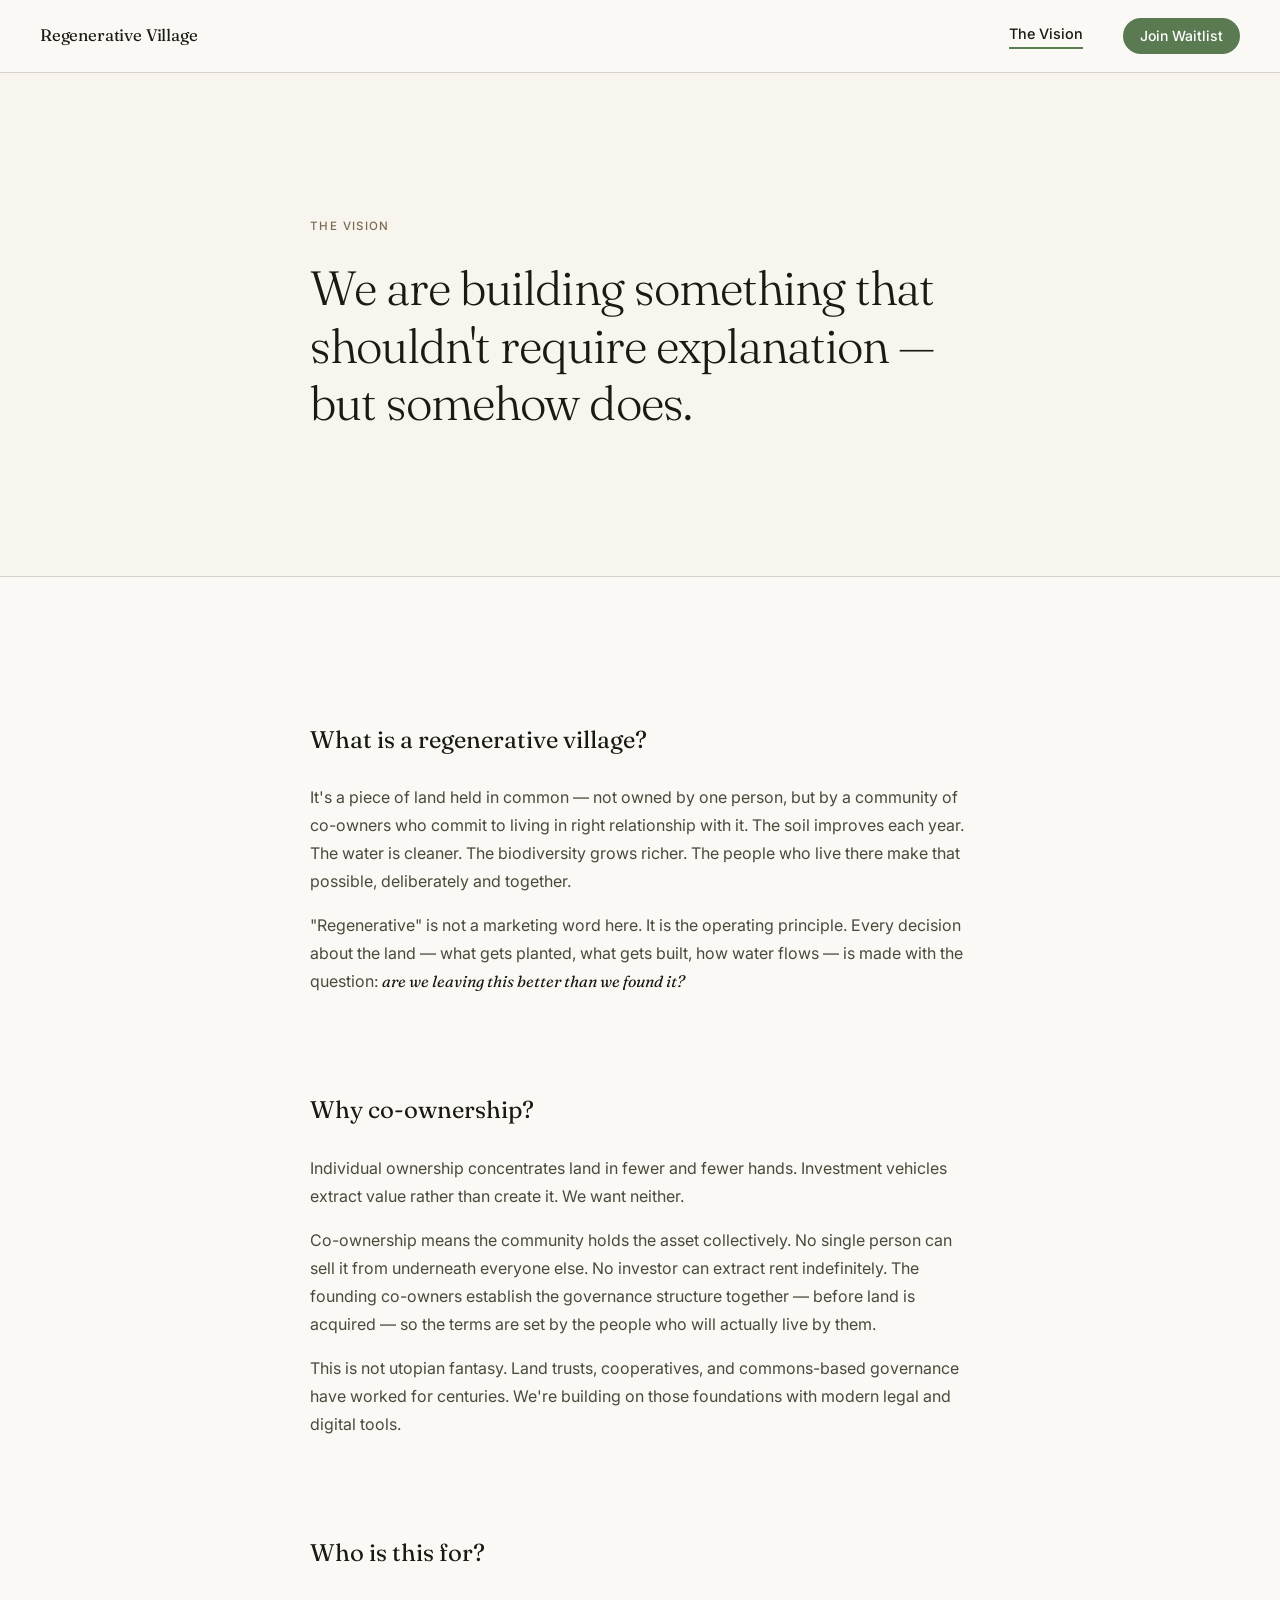
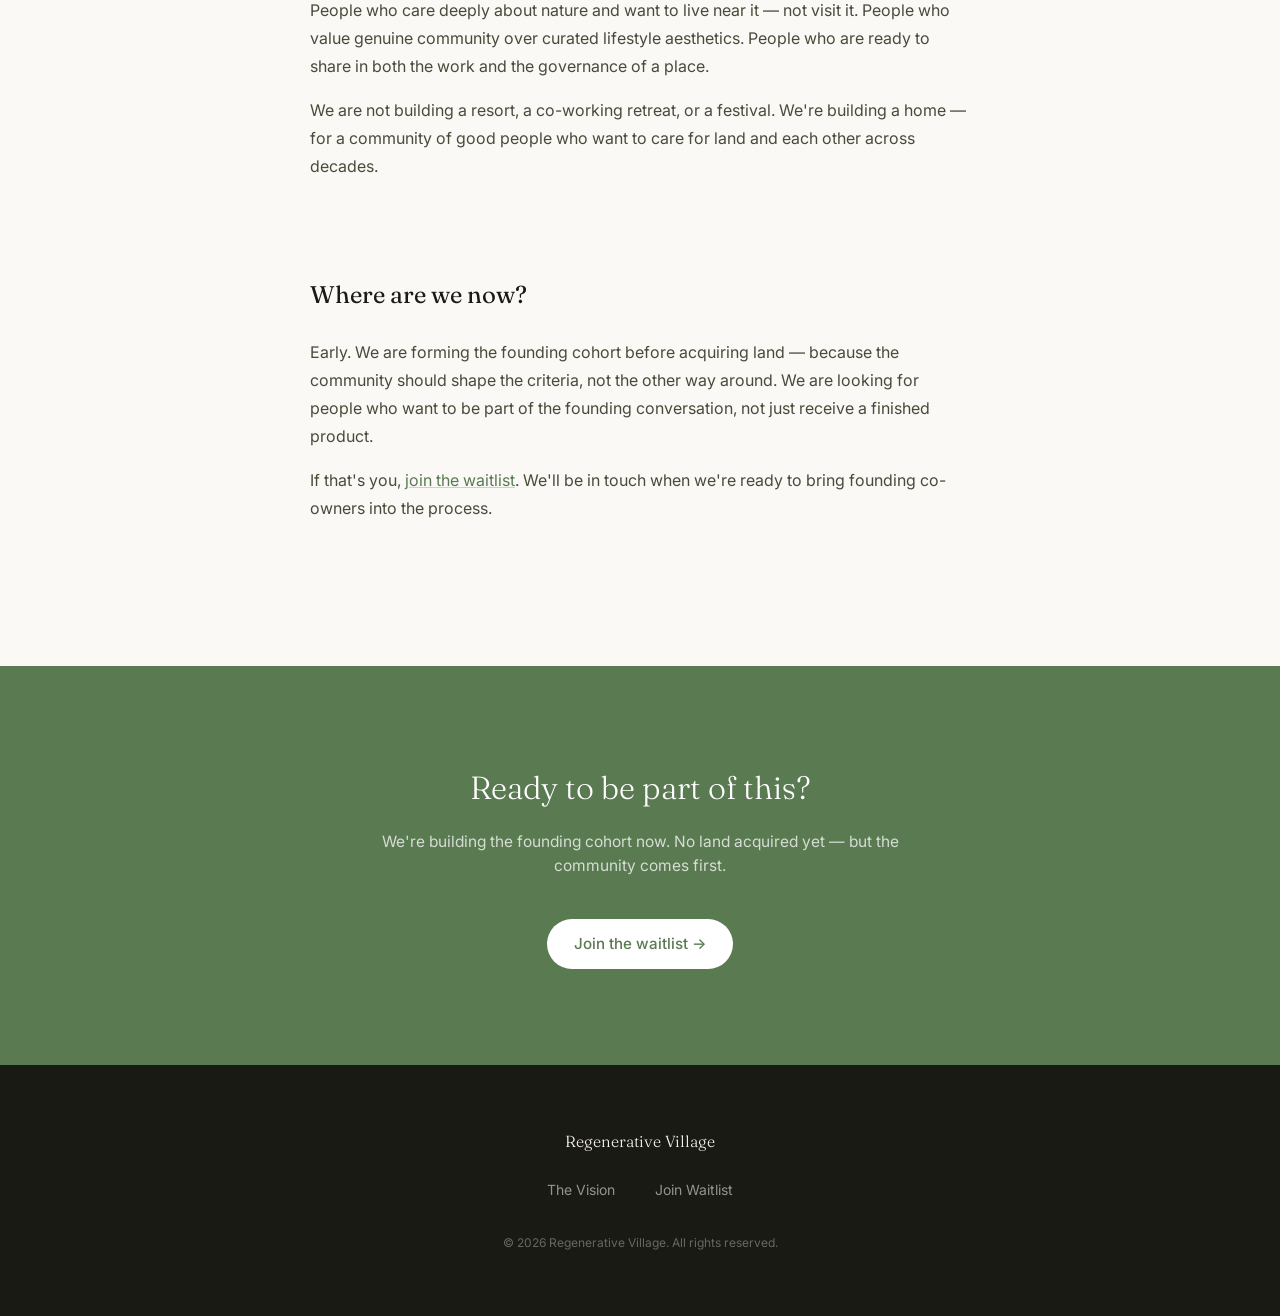
==== about.html @ 76d9a16f "Add Regenerative Village public website v1 - Hero section with mission statement and leaf illustrati" ====
<!DOCTYPE html>
<html lang="en">
<head>
  <meta charset="UTF-8">
  <meta name="viewport" content="width=device-width, initial-scale=1.0">
  <title>The Vision — Regenerative Village</title>
  <meta name="description" content="What is a regenerative village? How does co-ownership work? What are we building together?">
  <link rel="preconnect" href="https://fonts.googleapis.com">
  <link rel="preconnect" href="https://fonts.gstatic.com" crossorigin>
  <link href="https://fonts.googleapis.com/css2?family=Fraunces:ital,opsz,wght@0,9..144,300;0,9..144,400;1,9..144,300&family=Inter:wght@400;500&display=swap" rel="stylesheet">
  <link rel="stylesheet" href="styles.css">
</head>
<body>

  <nav class="nav">
    <a href="/" class="nav-logo">Regenerative Village</a>
    <div class="nav-links">
      <a href="/about.html" class="nav-active">The Vision</a>
      <a href="/#waitlist" class="nav-cta">Join Waitlist</a>
    </div>
  </nav>

  <!-- About Hero -->
  <section class="about-hero">
    <div class="about-hero-inner">
      <p class="section-label">The Vision</p>
      <h1>We are building something that shouldn't require explanation — but somehow does.</h1>
    </div>
  </section>

  <!-- Vision Body -->
  <section class="about-body">
    <div class="about-inner">

      <div class="about-block">
        <h2>What is a regenerative village?</h2>
        <p>
          It's a piece of land held in common — not owned by one person, but by a community of co-owners
          who commit to living in right relationship with it. The soil improves each year. The water is cleaner.
          The biodiversity grows richer. The people who live there make that possible, deliberately and together.
        </p>
        <p>
          "Regenerative" is not a marketing word here. It is the operating principle. Every decision about
          the land — what gets planted, what gets built, how water flows — is made with the question:
          <em>are we leaving this better than we found it?</em>
        </p>
      </div>

      <div class="about-block">
        <h2>Why co-ownership?</h2>
        <p>
          Individual ownership concentrates land in fewer and fewer hands. Investment vehicles extract value
          rather than create it. We want neither.
        </p>
        <p>
          Co-ownership means the community holds the asset collectively. No single person can sell it from
          underneath everyone else. No investor can extract rent indefinitely. The founding co-owners establish
          the governance structure together — before land is acquired — so the terms are set by the people who
          will actually live by them.
        </p>
        <p>
          This is not utopian fantasy. Land trusts, cooperatives, and commons-based governance have worked
          for centuries. We're building on those foundations with modern legal and digital tools.
        </p>
      </div>

      <div class="about-block">
        <h2>Who is this for?</h2>
        <p>
          People who care deeply about nature and want to live near it — not visit it.
          People who value genuine community over curated lifestyle aesthetics.
          People who are ready to share in both the work and the governance of a place.
        </p>
        <p>
          We are not building a resort, a co-working retreat, or a festival. We're building a home —
          for a community of good people who want to care for land and each other across decades.
        </p>
      </div>

      <div class="about-block">
        <h2>Where are we now?</h2>
        <p>
          Early. We are forming the founding cohort before acquiring land — because the community
          should shape the criteria, not the other way around. We are looking for people who want
          to be part of the founding conversation, not just receive a finished product.
        </p>
        <p>
          If that's you, <a href="/#waitlist">join the waitlist</a>. We'll be in touch when we're ready to
          bring founding co-owners into the process.
        </p>
      </div>

    </div>
  </section>

  <!-- CTA -->
  <section class="about-cta">
    <div class="about-cta-inner">
      <h2>Ready to be part of this?</h2>
      <p>We're building the founding cohort now. No land acquired yet — but the community comes first.</p>
      <a href="/#waitlist" class="btn-primary">Join the waitlist →</a>
    </div>
  </section>

  <!-- Footer -->
  <footer class="footer">
    <div class="footer-inner">
      <a href="/" class="footer-logo">Regenerative Village</a>
      <nav class="footer-nav">
        <a href="/about.html">The Vision</a>
        <a href="/#waitlist">Join Waitlist</a>
      </nav>
      <p class="footer-copy">© 2026 Regenerative Village. All rights reserved.</p>
    </div>
  </footer>

</body>
</html>
---- styles.css ----
/* ===== Design Tokens ===== */
:root {
  --color-ink: #1a1a14;
  --color-ink-soft: #4a4a3a;
  --color-bark: #7a6a52;
  --color-sage: #5a7a52;
  --color-sage-light: #8aab80;
  --color-earth: #c4a97a;
  --color-cream: #f8f5ee;
  --color-offwhite: #faf9f6;
  --color-white: #ffffff;
  --color-mist: #e8e4da;
  --color-border: #d8d3c8;

  --font-serif: 'Fraunces', Georgia, serif;
  --font-sans: 'Inter', system-ui, sans-serif;

  --space-xs: 0.5rem;
  --space-sm: 1rem;
  --space-md: 1.5rem;
  --space-lg: 2.5rem;
  --space-xl: 4rem;
  --space-2xl: 6rem;
  --space-3xl: 9rem;

  --radius-sm: 4px;
  --radius-md: 8px;
  --radius-lg: 16px;
  --radius-full: 9999px;

  --max-width: 1140px;
  --text-max: 660px;

  --transition: 200ms ease;
}

/* ===== Reset ===== */
*, *::before, *::after {
  box-sizing: border-box;
  margin: 0;
  padding: 0;
}

html {
  scroll-behavior: smooth;
  -webkit-font-smoothing: antialiased;
}

body {
  background: var(--color-offwhite);
  color: var(--color-ink);
  font-family: var(--font-sans);
  font-size: 1rem;
  line-height: 1.6;
}

img, svg { display: block; max-width: 100%; }

a {
  color: var(--color-sage);
  text-decoration: none;
  transition: color var(--transition);
}
a:hover { color: var(--color-ink); }

/* ===== Utilities ===== */
.section-label {
  font-family: var(--font-sans);
  font-size: 0.72rem;
  font-weight: 500;
  letter-spacing: 0.12em;
  text-transform: uppercase;
  color: var(--color-bark);
  margin-bottom: var(--space-md);
}

.hidden-field { display: none; }

/* ===== Buttons ===== */
.btn-primary {
  display: inline-flex;
  align-items: center;
  gap: 0.25em;
  background: var(--color-sage);
  color: var(--color-white);
  font-family: var(--font-sans);
  font-size: 0.95rem;
  font-weight: 500;
  padding: 0.85em 1.75em;
  border-radius: var(--radius-full);
  border: none;
  cursor: pointer;
  transition: background var(--transition), transform var(--transition);
  text-decoration: none;
}

.btn-primary:hover {
  background: var(--color-ink);
  color: var(--color-white);
  transform: translateY(-1px);
}

.btn-full {
  width: 100%;
  justify-content: center;
}

/* ===== Navigation ===== */
.nav {
  position: sticky;
  top: 0;
  z-index: 100;
  display: flex;
  align-items: center;
  justify-content: space-between;
  padding: 1.1rem var(--space-lg);
  background: rgba(250, 249, 246, 0.92);
  backdrop-filter: blur(12px);
  -webkit-backdrop-filter: blur(12px);
  border-bottom: 1px solid var(--color-border);
}

.nav-logo {
  font-family: var(--font-serif);
  font-size: 1.05rem;
  font-weight: 400;
  color: var(--color-ink);
  letter-spacing: -0.01em;
}
.nav-logo:hover { color: var(--color-sage); }

.nav-links {
  display: flex;
  align-items: center;
  gap: var(--space-lg);
}

.nav-links a {
  font-size: 0.9rem;
  font-weight: 500;
  color: var(--color-ink-soft);
}

.nav-links a:hover { color: var(--color-ink); }

.nav-active {
  color: var(--color-ink) !important;
  border-bottom: 2px solid var(--color-sage);
  padding-bottom: 2px;
}

.nav-cta {
  background: var(--color-sage);
  color: var(--color-white) !important;
  padding: 0.5em 1.2em;
  border-radius: var(--radius-full);
  font-size: 0.875rem !important;
  transition: background var(--transition);
}
.nav-cta:hover {
  background: var(--color-ink) !important;
  color: var(--color-white) !important;
}

/* ===== Hero ===== */
.hero {
  min-height: calc(100svh - 60px);
  display: grid;
  grid-template-columns: 1fr 1fr;
  align-items: center;
  max-width: var(--max-width);
  margin: 0 auto;
  padding: var(--space-3xl) var(--space-lg);
  gap: var(--space-xl);
}

.hero-eyebrow {
  font-size: 0.72rem;
  font-weight: 500;
  letter-spacing: 0.12em;
  text-transform: uppercase;
  color: var(--color-bark);
  margin-bottom: var(--space-md);
}

.hero-headline {
  font-family: var(--font-serif);
  font-size: clamp(2.5rem, 5vw, 4rem);
  font-weight: 300;
  line-height: 1.1;
  letter-spacing: -0.02em;
  color: var(--color-ink);
  margin-bottom: var(--space-md);
}

.hero-sub {
  font-size: 1.05rem;
  color: var(--color-ink-soft);
  max-width: 44ch;
  line-height: 1.65;
  margin-bottom: var(--space-lg);
}

/* Hero visual */
.hero-visual {
  position: relative;
  display: flex;
  align-items: center;
  justify-content: center;
  height: 480px;
}

.hero-ring {
  position: absolute;
  border-radius: 50%;
  border: 1px solid var(--color-sage-light);
}

.hero-ring--1 {
  width: 360px;
  height: 360px;
  opacity: 0.2;
}
.hero-ring--2 {
  width: 260px;
  height: 260px;
  opacity: 0.3;
}
.hero-ring--3 {
  width: 160px;
  height: 160px;
  opacity: 0.4;
  background: radial-gradient(circle, rgba(90,122,82,0.08) 0%, transparent 70%);
}

.hero-leaf {
  width: 120px;
  color: var(--color-sage);
  z-index: 1;
}

/* ===== Pillars ===== */
.pillars {
  background: var(--color-cream);
  border-top: 1px solid var(--color-border);
  border-bottom: 1px solid var(--color-border);
  padding: var(--space-2xl) var(--space-lg);
}

.pillars-inner {
  max-width: var(--max-width);
  margin: 0 auto;
  display: grid;
  grid-template-columns: repeat(3, 1fr);
  gap: var(--space-xl);
}

.pillar-icon {
  font-size: 1.5rem;
  color: var(--color-sage);
  margin-bottom: var(--space-sm);
}

.pillar h3 {
  font-family: var(--font-serif);
  font-size: 1.25rem;
  font-weight: 400;
  color: var(--color-ink);
  margin-bottom: var(--space-xs);
}

.pillar p {
  font-size: 0.93rem;
  color: var(--color-ink-soft);
  line-height: 1.65;
}

/* ===== Waitlist ===== */
.waitlist {
  padding: var(--space-3xl) var(--space-lg);
}

.waitlist-inner {
  max-width: var(--max-width);
  margin: 0 auto;
  display: grid;
  grid-template-columns: 1fr 1fr;
  gap: var(--space-2xl);
  align-items: start;
}

.waitlist-copy h2 {
  font-family: var(--font-serif);
  font-size: clamp(1.75rem, 3vw, 2.5rem);
  font-weight: 300;
  line-height: 1.2;
  letter-spacing: -0.02em;
  color: var(--color-ink);
  margin-bottom: var(--space-md);
}

.waitlist-sub {
  font-size: 0.97rem;
  color: var(--color-ink-soft);
  line-height: 1.65;
  max-width: 40ch;
  margin-bottom: var(--space-md);
}

.waitlist-promise {
  list-style: none;
  display: flex;
  flex-direction: column;
  gap: 0.5rem;
}

.waitlist-promise li {
  font-size: 0.875rem;
  color: var(--color-bark);
  padding-left: 1.2em;
  position: relative;
}

.waitlist-promise li::before {
  content: '—';
  position: absolute;
  left: 0;
  color: var(--color-sage-light);
}

/* Form */
.waitlist-form-wrap {
  background: var(--color-cream);
  border: 1px solid var(--color-border);
  border-radius: var(--radius-lg);
  padding: var(--space-xl);
}

.waitlist-form {
  display: flex;
  flex-direction: column;
  gap: var(--space-md);
}

.field {
  display: flex;
  flex-direction: column;
  gap: 0.4em;
}

.field label {
  font-size: 0.82rem;
  font-weight: 500;
  color: var(--color-ink-soft);
  letter-spacing: 0.01em;
}

.field input {
  font-family: var(--font-sans);
  font-size: 1rem;
  color: var(--color-ink);
  background: var(--color-white);
  border: 1.5px solid var(--color-mist);
  border-radius: var(--radius-md);
  padding: 0.8em 1em;
  transition: border-color var(--transition), box-shadow var(--transition);
  outline: none;
  width: 100%;
}

.field input::placeholder {
  color: #b0a898;
}

.field input:focus {
  border-color: var(--color-sage);
  box-shadow: 0 0 0 3px rgba(90, 122, 82, 0.12);
}

.form-legal {
  font-size: 0.75rem;
  color: var(--color-bark);
  text-align: center;
  line-height: 1.5;
}

/* Success state */
.form-success {
  text-align: center;
  padding: var(--space-xl) var(--space-md);
}

.success-icon {
  width: 52px;
  height: 52px;
  border-radius: 50%;
  background: var(--color-sage);
  color: white;
  font-size: 1.25rem;
  display: flex;
  align-items: center;
  justify-content: center;
  margin: 0 auto var(--space-md);
}

.form-success h3 {
  font-family: var(--font-serif);
  font-size: 1.5rem;
  font-weight: 400;
  color: var(--color-ink);
  margin-bottom: var(--space-xs);
}

.form-success p {
  font-size: 0.93rem;
  color: var(--color-ink-soft);
  line-height: 1.6;
}

/* ===== About page ===== */
.about-hero {
  background: var(--color-cream);
  border-bottom: 1px solid var(--color-border);
  padding: var(--space-3xl) var(--space-lg);
}

.about-hero-inner {
  max-width: var(--text-max);
  margin: 0 auto;
}

.about-hero h1 {
  font-family: var(--font-serif);
  font-size: clamp(1.85rem, 4vw, 3rem);
  font-weight: 300;
  line-height: 1.2;
  letter-spacing: -0.02em;
  color: var(--color-ink);
}

.about-body {
  padding: var(--space-3xl) var(--space-lg);
}

.about-inner {
  max-width: var(--text-max);
  margin: 0 auto;
  display: flex;
  flex-direction: column;
  gap: var(--space-2xl);
}

.about-block h2 {
  font-family: var(--font-serif);
  font-size: 1.5rem;
  font-weight: 400;
  color: var(--color-ink);
  margin-bottom: var(--space-md);
}

.about-block p {
  font-size: 1rem;
  color: var(--color-ink-soft);
  line-height: 1.75;
  margin-bottom: 1em;
}

.about-block p:last-child { margin-bottom: 0; }

.about-block em {
  font-family: var(--font-serif);
  font-style: italic;
  color: var(--color-ink);
}

.about-block a {
  color: var(--color-sage);
  text-decoration: underline;
  text-decoration-color: rgba(90, 122, 82, 0.3);
}
.about-block a:hover {
  color: var(--color-ink);
  text-decoration-color: rgba(26, 26, 20, 0.3);
}

/* About CTA */
.about-cta {
  background: var(--color-sage);
  padding: var(--space-2xl) var(--space-lg);
  text-align: center;
}

.about-cta-inner {
  max-width: 520px;
  margin: 0 auto;
}

.about-cta h2 {
  font-family: var(--font-serif);
  font-size: 2rem;
  font-weight: 300;
  color: var(--color-white);
  margin-bottom: var(--space-sm);
}

.about-cta p {
  color: rgba(255,255,255,0.75);
  margin-bottom: var(--space-lg);
  font-size: 0.97rem;
}

.about-cta .btn-primary {
  background: var(--color-white);
  color: var(--color-sage);
}
.about-cta .btn-primary:hover {
  background: var(--color-ink);
  color: var(--color-white);
}

/* ===== Footer ===== */
.footer {
  background: var(--color-ink);
  padding: var(--space-xl) var(--space-lg);
}

.footer-inner {
  max-width: var(--max-width);
  margin: 0 auto;
  display: flex;
  flex-direction: column;
  align-items: center;
  gap: var(--space-md);
  text-align: center;
}

.footer-logo {
  font-family: var(--font-serif);
  font-size: 1rem;
  color: var(--color-cream);
  font-weight: 300;
}
.footer-logo:hover { color: var(--color-white); }

.footer-nav {
  display: flex;
  gap: var(--space-lg);
}

.footer-nav a {
  font-size: 0.875rem;
  color: rgba(248, 245, 238, 0.55);
  transition: color var(--transition);
}
.footer-nav a:hover { color: var(--color-cream); }

.footer-copy {
  font-size: 0.75rem;
  color: rgba(248, 245, 238, 0.35);
  margin-top: var(--space-xs);
}

/* ===== Responsive ===== */
@media (max-width: 900px) {
  .hero {
    grid-template-columns: 1fr;
    min-height: auto;
    padding: var(--space-2xl) var(--space-lg);
    gap: var(--space-lg);
  }

  .hero-visual {
    height: 300px;
    order: -1;
  }

  .hero-ring--1 { width: 260px; height: 260px; }
  .hero-ring--2 { width: 190px; height: 190px; }
  .hero-ring--3 { width: 120px; height: 120px; }

  .pillars-inner {
    grid-template-columns: 1fr;
    gap: var(--space-xl);
  }

  .waitlist-inner {
    grid-template-columns: 1fr;
    gap: var(--space-xl);
  }
}

@media (max-width: 600px) {
  .nav {
    padding: 1rem var(--space-sm);
  }

  .nav-links {
    gap: var(--space-md);
  }

  .hero,
  .about-hero,
  .about-body,
  .waitlist,
  .pillars {
    padding-left: var(--space-sm);
    padding-right: var(--space-sm);
  }

  .waitlist-form-wrap {
    padding: var(--space-lg) var(--space-md);
  }

  .hero-headline {
    font-size: 2.25rem;
  }

  .footer-nav {
    flex-direction: column;
    gap: var(--space-sm);
    align-items: center;
  }
}
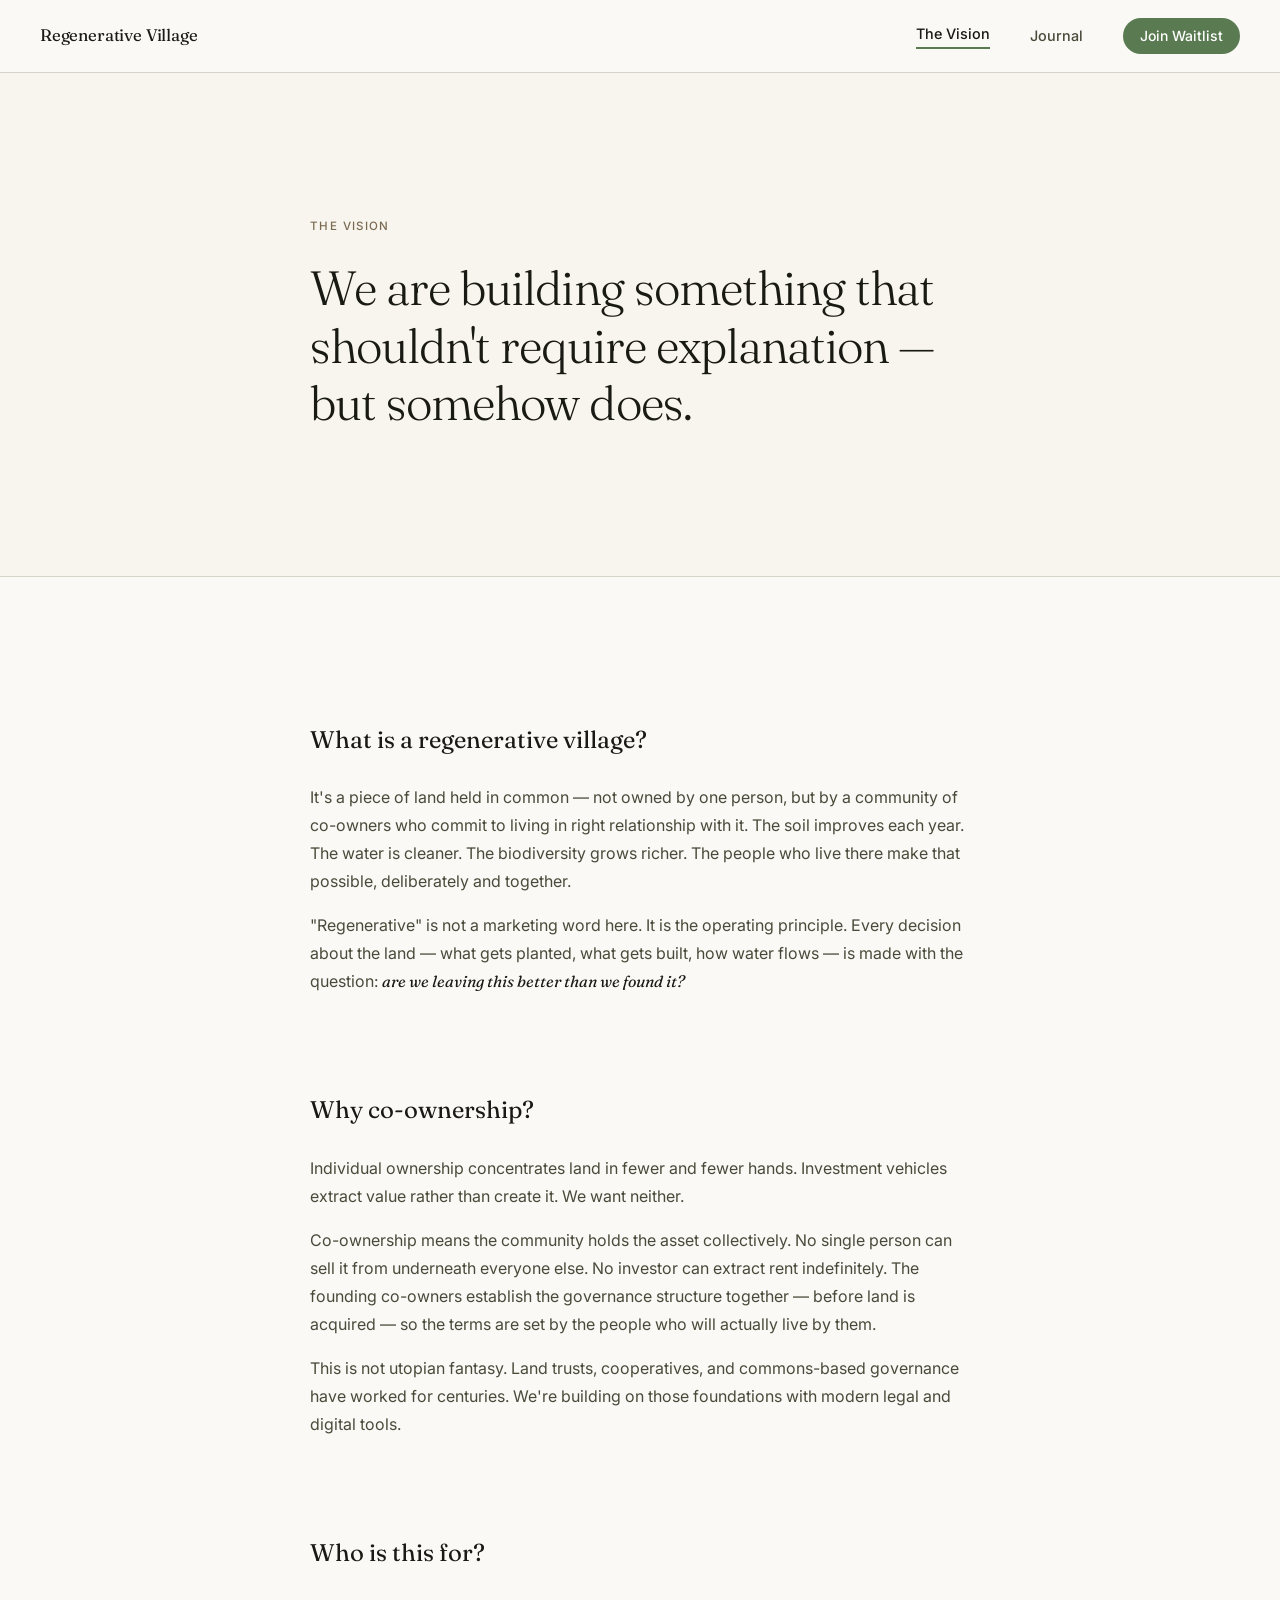
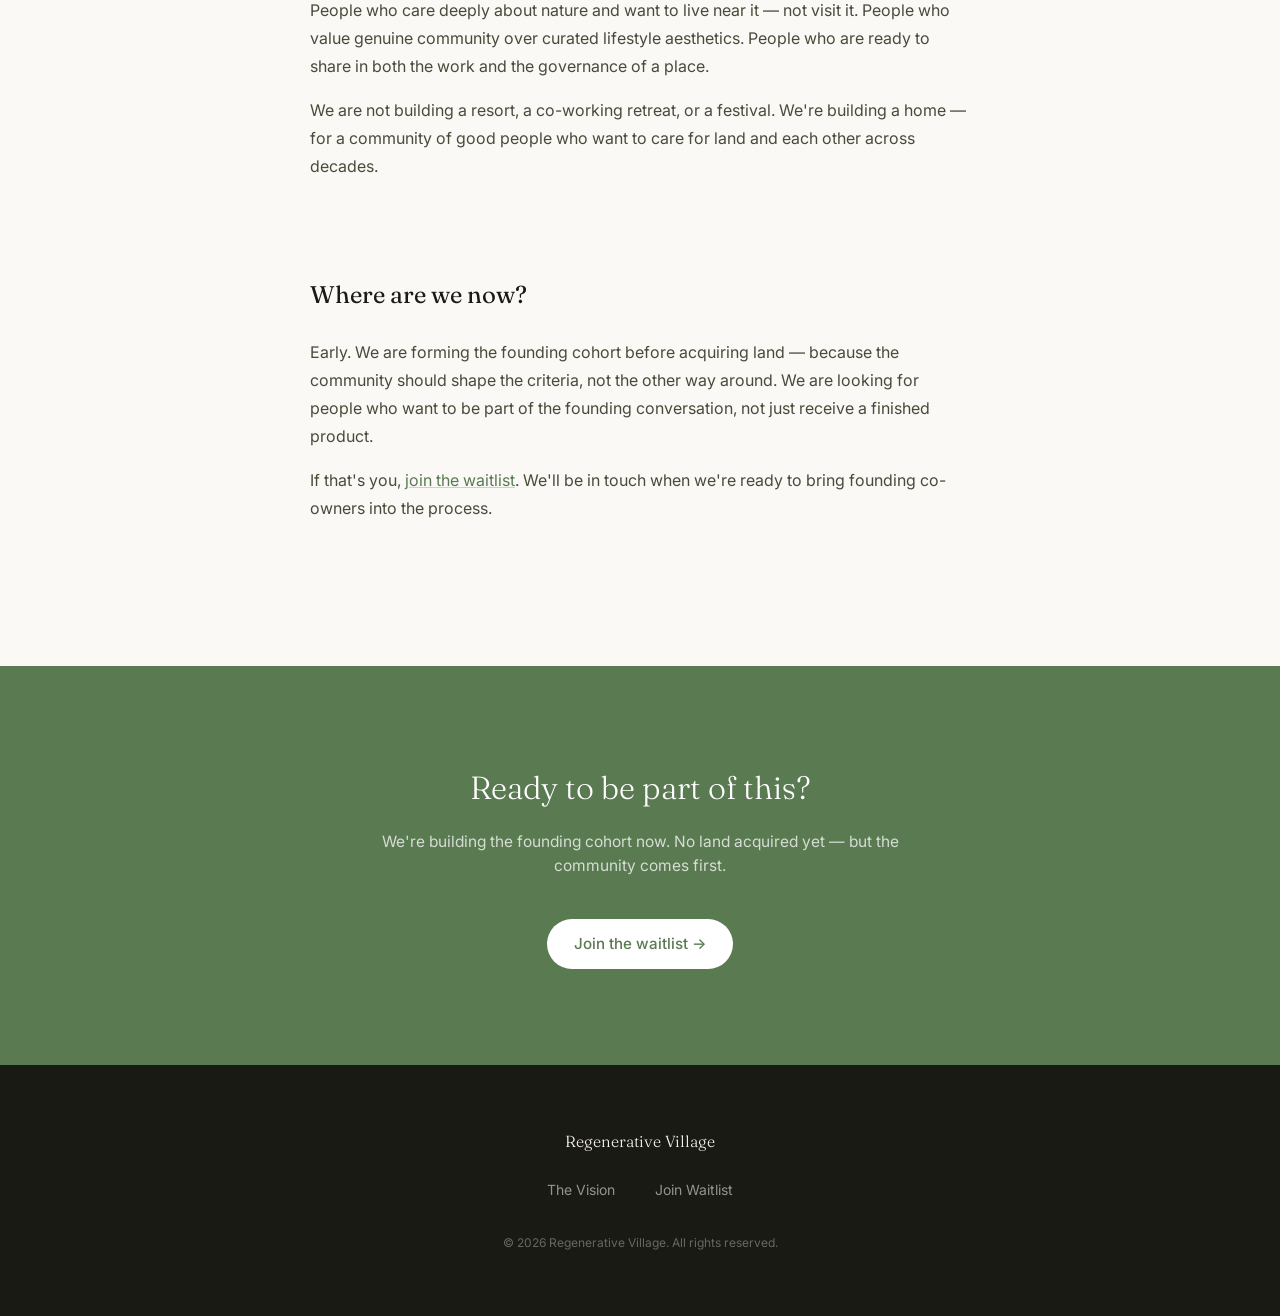
==== commit ed0db519: "feat: add Journal nav link and blog index page Adds Journal link to nav on index.html and about.html" ====
--- a/about.html
+++ b/about.html
@@ -13,10 +13,11 @@
 <body>
 
   <nav class="nav">
-    <a href="/" class="nav-logo">Regenerative Village</a>
+    <a href="." class="nav-logo">Regenerative Village</a>
     <div class="nav-links">
-      <a href="/about.html" class="nav-active">The Vision</a>
-      <a href="/#waitlist" class="nav-cta">Join Waitlist</a>
+      <a href="about.html" class="nav-active">The Vision</a>
+      <a href="blog/">Journal</a>
+      <a href="index.html#waitlist" class="nav-cta">Join Waitlist</a>
     </div>
   </nav>
 
@@ -85,7 +86,7 @@
           to be part of the founding conversation, not just receive a finished product.
         </p>
         <p>
-          If that's you, <a href="/#waitlist">join the waitlist</a>. We'll be in touch when we're ready to
+          If that's you, <a href="index.html#waitlist">join the waitlist</a>. We'll be in touch when we're ready to
           bring founding co-owners into the process.
         </p>
       </div>
@@ -98,17 +99,17 @@
     <div class="about-cta-inner">
       <h2>Ready to be part of this?</h2>
       <p>We're building the founding cohort now. No land acquired yet — but the community comes first.</p>
-      <a href="/#waitlist" class="btn-primary">Join the waitlist →</a>
+      <a href="index.html#waitlist" class="btn-primary">Join the waitlist →</a>
     </div>
   </section>
 
   <!-- Footer -->
   <footer class="footer">
     <div class="footer-inner">
-      <a href="/" class="footer-logo">Regenerative Village</a>
+      <a href="." class="footer-logo">Regenerative Village</a>
       <nav class="footer-nav">
-        <a href="/about.html">The Vision</a>
-        <a href="/#waitlist">Join Waitlist</a>
+        <a href="about.html">The Vision</a>
+        <a href="index.html#waitlist">Join Waitlist</a>
       </nav>
       <p class="footer-copy">© 2026 Regenerative Village. All rights reserved.</p>
     </div>
--- a/styles.css
+++ b/styles.css
@@ -560,6 +560,116 @@
   margin-top: var(--space-xs);
 }
 
+/* ===== Blog Post ===== */
+.post-header {
+  background: var(--color-cream);
+  border-bottom: 1px solid var(--color-border);
+  padding: var(--space-3xl) var(--space-lg);
+}
+
+.post-header-inner {
+  max-width: var(--text-max);
+  margin: 0 auto;
+}
+
+.post-title {
+  font-family: var(--font-serif);
+  font-size: clamp(2rem, 4.5vw, 3.25rem);
+  font-weight: 300;
+  line-height: 1.15;
+  letter-spacing: -0.02em;
+  color: var(--color-ink);
+  margin-bottom: var(--space-md);
+}
+
+.post-meta {
+  font-size: 0.85rem;
+  color: var(--color-bark);
+  display: flex;
+  align-items: center;
+  gap: 0.5em;
+}
+
+.post-meta-sep {
+  opacity: 0.4;
+}
+
+.post-body {
+  padding: var(--space-3xl) var(--space-lg);
+}
+
+.post-body-inner {
+  max-width: var(--text-max);
+  margin: 0 auto;
+}
+
+.post-body p {
+  font-size: 1.05rem;
+  color: var(--color-ink-soft);
+  line-height: 1.8;
+  margin-bottom: 1.5em;
+}
+
+.post-body p:last-child {
+  margin-bottom: 0;
+}
+
+.post-body h2 {
+  font-family: var(--font-serif);
+  font-size: 1.6rem;
+  font-weight: 400;
+  color: var(--color-ink);
+  margin-top: var(--space-lg);
+  margin-bottom: var(--space-md);
+  letter-spacing: -0.01em;
+  line-height: 1.25;
+}
+
+.post-body strong {
+  font-weight: 500;
+  color: var(--color-ink);
+}
+
+.post-divider {
+  border: none;
+  border-top: 1px solid var(--color-border);
+  margin: var(--space-2xl) 0;
+}
+
+.post-cta {
+  background: var(--color-sage);
+  padding: var(--space-2xl) var(--space-lg);
+  text-align: center;
+}
+
+.post-cta-inner {
+  max-width: 520px;
+  margin: 0 auto;
+}
+
+.post-cta h2 {
+  font-family: var(--font-serif);
+  font-size: 2rem;
+  font-weight: 300;
+  color: var(--color-white);
+  margin-bottom: var(--space-sm);
+}
+
+.post-cta p {
+  color: rgba(255,255,255,0.75);
+  margin-bottom: var(--space-lg);
+  font-size: 0.97rem;
+}
+
+.post-cta .btn-primary {
+  background: var(--color-white);
+  color: var(--color-sage);
+}
+.post-cta .btn-primary:hover {
+  background: var(--color-ink);
+  color: var(--color-white);
+}
+
 /* ===== Responsive ===== */
 @media (max-width: 900px) {
   .hero {
